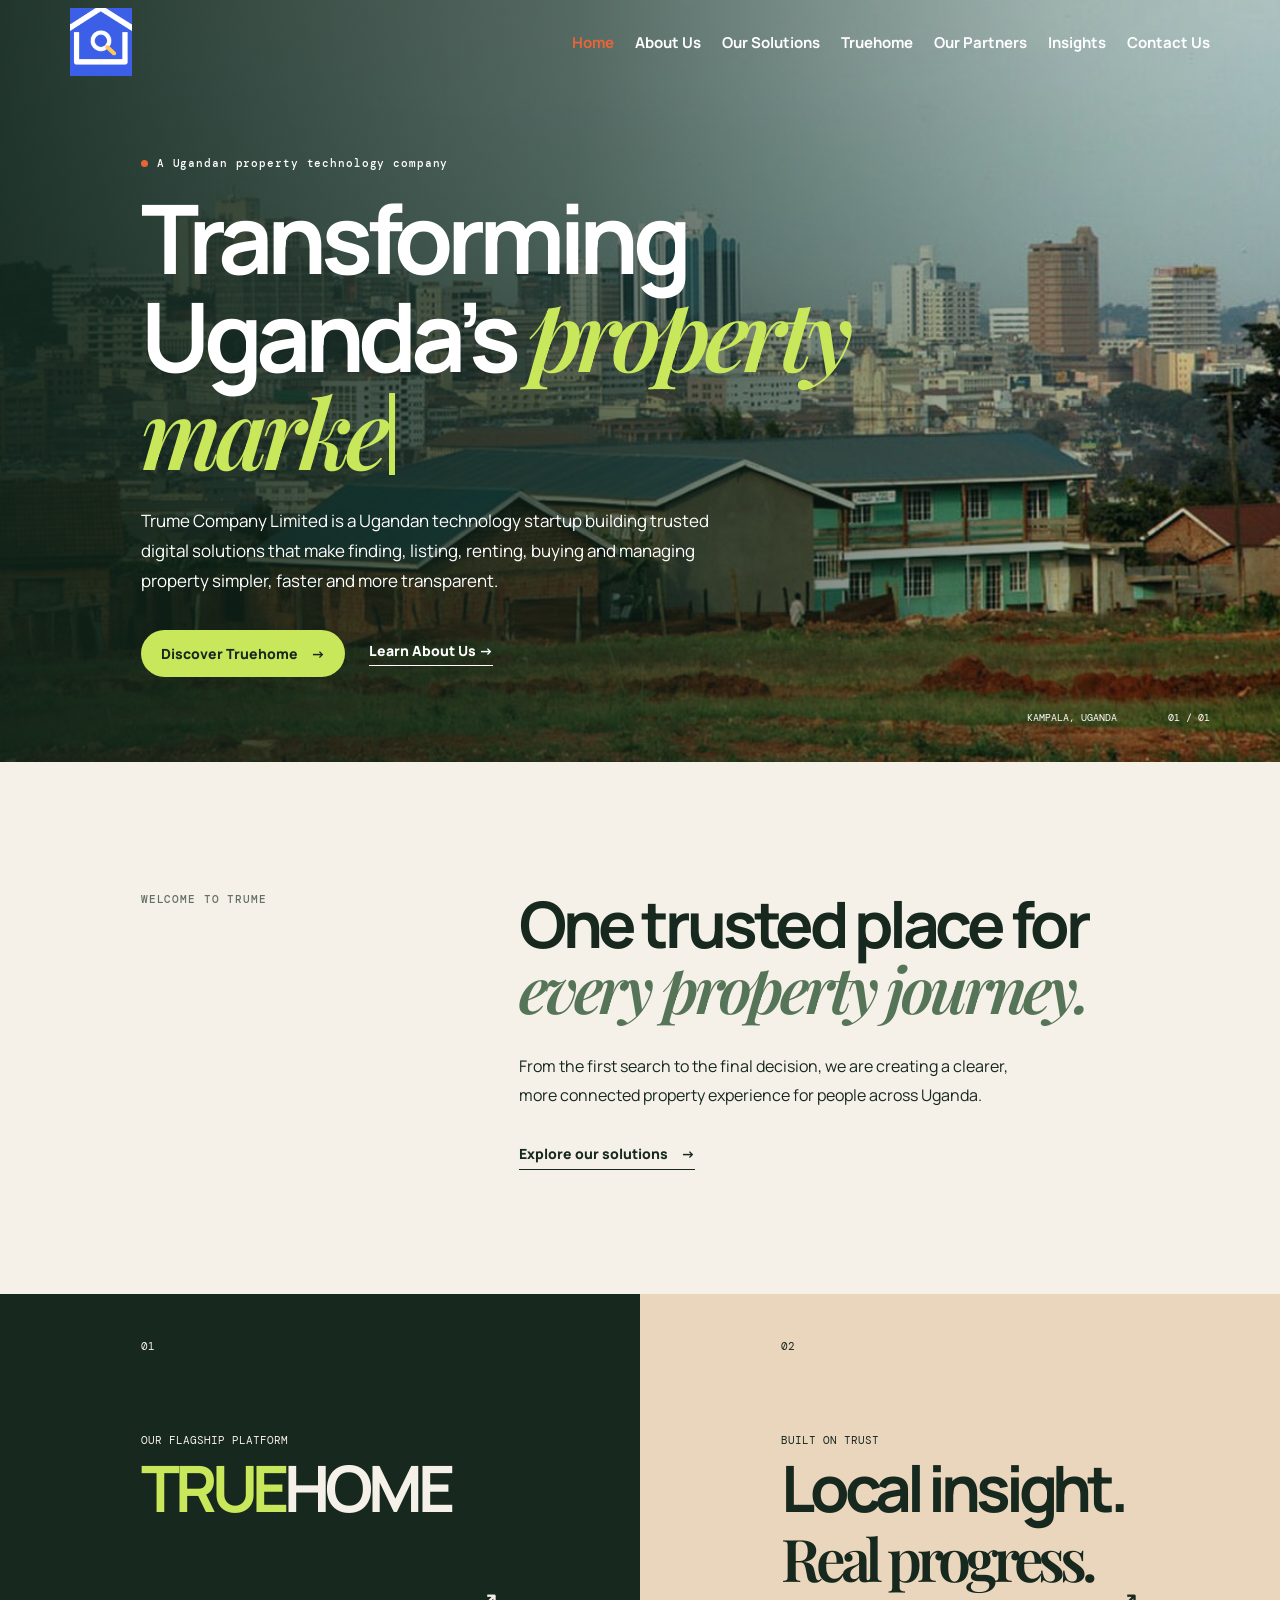
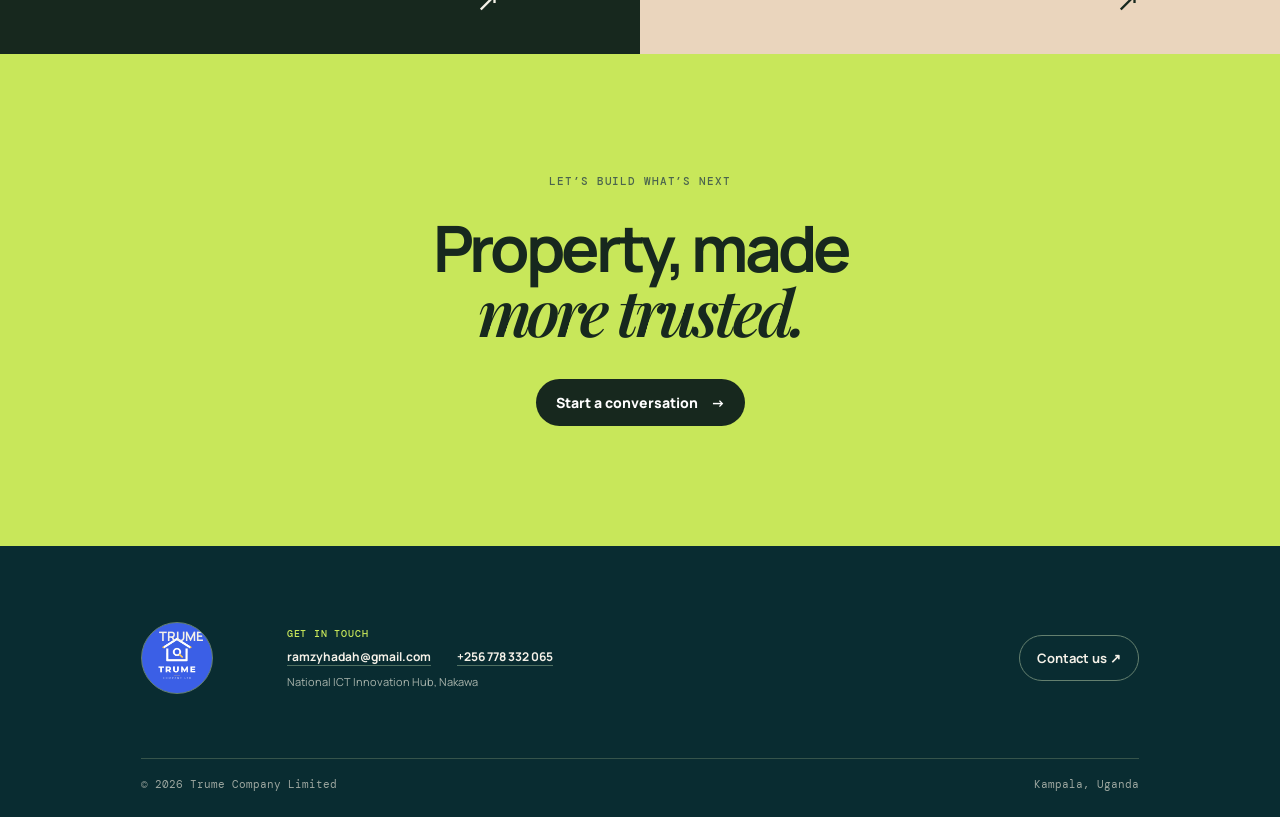
==== index.html @ b347cc89 "Initial website commit" ====
<!doctype html>
<html lang="en">
  <head>
    <meta http-equiv="Content-Type" content="text/html; charset=UTF-8" />
    <meta charset="UTF-8" />
    <meta name="viewport" content="width=device-width, initial-scale=1.0" />
    <meta
      name="description"
      content="Trume Company Limited transforms Uganda's property market through technology."
    />
    <title>Trume | Home</title>
    <link rel="preconnect" href="https://fonts.googleapis.com" />
    <link rel="preconnect" href="https://fonts.gstatic.com" crossorigin />
    <link
      href="https://fonts.googleapis.com/css2?family=DM+Mono:wght@400;500&amp;family=Manrope:wght@400;500;600;700;800&amp;family=Playfair+Display:ital,wght@0,600;0,700;1,600&amp;display=swap"
      rel="stylesheet"
    />
    <link rel="stylesheet" href="styles.css" />
  </head>
  <body class="home-page">
    <header class="site-header">
      <a class="brand" href="index.html"
        ><span>TRU</span>ME<span class="brand-dot">.</span></a
      ><button
        class="menu-toggle"
        aria-label="Open navigation"
        aria-expanded="false"
      >
        <i></i><i></i>
      </button>
      <nav class="nav">
        <a class="active" href="index.html">Home</a
        ><a href="about.html">About Us</a
        ><a href="solutions.html">Our Solutions</a
        ><a href="truehome.html">Truehome</a
        ><a href="partners.html">Our Partners</a
        ><a href="insights.html">Insights</a
        ><a href="contact.html">Contact Us</a>
      </nav>
    </header>
    <main>
      <section class="home-hero">
        <div class="hero-overlay"></div>
        <div class="hero-content">
          <p class="eyebrow light">
            <span></span> A Ugandan property technology company
          </p>
          <h1
            class="typewriter-heading"
            aria-label="Transforming Uganda's property market through technology."
          >
            <span data-type="Transforming Uganda&rsquo;s "></span
            ><em data-type="property market"></em
            ><span data-type=" through technology."></span
            ><span class="typewriter-cursor" aria-hidden="true"></span>
          </h1>
          <p class="intro">
            Trume Company Limited is a Ugandan technology startup building
            trusted digital solutions that make finding, listing, renting,
            buying and managing property simpler, faster and more transparent.
          </p>
          <div class="hero-actions">
            <a class="button button-lime" href="truehome.html"
              >Discover Truehome <span>&rarr;</span></a
            ><a class="text-link light" href="about.html"
              >Learn About Us <span>&rarr;</span></a
            >
          </div>
        </div>
        <p class="hero-location">KAMPALA, UGANDA <span>01 / 01</span></p>
      </section>
      <section class="home-intro">
        <p class="section-label">WELCOME TO TRUME</p>
        <div>
          <h2>One trusted place for <em>every property journey.</em></h2>
          <p>
            From the first search to the final decision, we are creating a
            clearer, more connected property experience for people across
            Uganda.
          </p>
          <a class="arrow-link" href="solutions.html"
            >Explore our solutions <span>&rarr;</span></a
          >
        </div>
      </section>
      <section class="home-cards">
        <a href="truehome.html" class="feature-card dark-card"
          ><span class="card-number">01</span>
          <p>OUR FLAGSHIP PLATFORM</p>
          <h3><b>TRUE</b>HOME</h3>
          <span class="card-arrow">&#8599;</span></a
        ><a href="about.html" class="feature-card sand-card"
          ><span class="card-number">02</span>
          <p>BUILT ON TRUST</p>
          <h3>Local insight.<br /><em>Real progress.</em></h3>
          <span class="card-arrow">&#8599;</span></a
        >
      </section>
      <section class="home-cta">
        <p class="section-label">LET&rsquo;S BUILD WHAT&rsquo;S NEXT</p>
        <h2>Property, made<br /><em>more trusted.</em></h2>
        <a class="button button-dark" href="contact.html"
          >Start a conversation <span>&rarr;</span></a
        >
      </section>
    </main>
    <footer>
      <div class="footer-main">
        <a class="brand" href="index.html"
          ><span>TRU</span>ME<span class="brand-dot">.</span></a
        >
        <div class="footer-contact">
          <span>GET IN TOUCH</span
          ><a href="mailto:ramzyhadah@gmail.com">ramzyhadah@gmail.com</a
          ><a href="tel:+256778332065">+256 778 332 065</a
          ><small>National ICT Innovation Hub, Nakawa</small>
        </div>
        <a href="contact.html">Contact us &#8599;</a>
      </div>
      <div class="footer-bottom">
        <span>&copy; <span id="year"></span> Trume Company Limited</span
        ><span>Kampala, Uganda</span>
      </div>
    </footer>
    <script src="script.js"></script>
  </body>
</html>
---- styles.css ----
:root {
  --ink: #17281e;
  --cream: #f5f1e8;
  --lime: #c8e75a;
  --rust: #e96536;
  --sand: #ead5bd;
  --muted: #657067;
}
* {
  box-sizing: border-box;
}
html {
  scroll-behavior: smooth;
}
body {
  margin: 0;
  background: var(--cream);
  color: var(--ink);
  font-family: Manrope, Arial, sans-serif;
}
a {
  color: inherit;
  text-decoration: none;
}
.site-header {
  height: 84px;
  padding: 0 5.5vw;
  display: flex;
  align-items: center;
  justify-content: space-between;
  position: relative;
  background: var(--cream);
  z-index: 10;
}
.home-page .site-header {
  position: absolute;
  width: 100%;
  background: transparent;
  color: white;
}
.brand {
  display: block;
  width: 56px;
  height: 56px;
  overflow: hidden;
  background: url("assets/Trume%20Company%20Ltd%20%E2%80%94%20Logo@2x.png")
    center / contain no-repeat;
  color: transparent;
  font-size: 0;
  line-height: 0;
}
.brand span:first-child {
  letter-spacing: 0;
}
.brand-dot {
  color: transparent;
}
.site-header .brand {
  position: relative;
  width: 62px;
  height: 68px;
  overflow: visible;
  background: url("assets/Trume%20Company%20Ltd%20%E2%80%94%20Logo@2x.png")
    50% 37% / 176px no-repeat;
  color: transparent;
  font-size: 0;
  line-height: 0;
}
.site-header .brand span:first-child {
  letter-spacing: 0;
}
.site-header .brand .brand-dot {
  color: transparent;
}
.nav {
  display: flex;
  align-items: center;
  gap: 21px;
  font-size: 12px;
  font-weight: 700;
}
.nav a {
  white-space: nowrap;
}
.nav small {
  display: block;
  font:
    9px "DM Mono",
    monospace;
  color: var(--rust);
  margin-top: 2px;
}
.nav a:hover,
.nav .active {
  color: var(--rust);
}
.menu-toggle {
  display: none;
}
.eyebrow,
.section-label {
  font:
    500 11px "DM Mono",
    monospace;
  letter-spacing: 0.08em;
}
.eyebrow {
  display: flex;
  gap: 9px;
  align-items: center;
}
.eyebrow span {
  background: var(--rust);
  width: 7px;
  height: 7px;
  border-radius: 50%;
}
.light {
  color: white;
}
.home-hero {
  min-height: 760px;
  color: white;
  background: url("assets/kampala-skyline.jpg") center/cover no-repeat;
  position: relative;
  display: flex;
  align-items: center;
  padding: 145px 11vw 85px;
}
.hero-overlay {
  position: absolute;
  inset: 0;
  background: linear-gradient(
    90deg,
    rgba(15, 35, 25, 0.91),
    rgba(15, 35, 25, 0.68) 45%,
    rgba(15, 35, 25, 0.18)
  );
}
.hero-content {
  position: relative;
  z-index: 1;
  max-width: 815px;
}
.home-hero h1,
.page-hero h1,
h2 {
  letter-spacing: -0.065em;
  line-height: 0.99;
  margin: 0;
}
.home-hero h1 {
  font-size: clamp(52px, 7.5vw, 106px);
  margin: 20px 0 25px;
}
.typewriter-cursor {
  display: inline-block;
  width: 0.06em;
  height: 0.85em;
  margin-left: 0.06em;
  background: var(--lime);
  vertical-align: -0.05em;
  animation: cursor-blink 0.75s step-end infinite;
}
@keyframes cursor-blink {
  50% {
    opacity: 0;
  }
}
.home-hero h1 em,
h2 em {
  font-family: "Playfair Display", serif;
  font-weight: 600;
  color: var(--lime);
}
.intro {
  font-size: 15px;
  line-height: 1.75;
  max-width: 590px;
  margin: 0;
}
.hero-actions {
  display: flex;
  gap: 24px;
  align-items: center;
  margin-top: 35px;
}
.button {
  padding: 14px 20px;
  border-radius: 99px;
  display: inline-block;
  font-size: 13px;
  font-weight: 800;
}
.button span {
  margin-left: 10px;
}
.button-lime {
  background: var(--lime);
  color: var(--ink);
}
.button-dark {
  background: var(--ink);
  color: white;
}
.text-link {
  font-size: 13px;
  font-weight: 800;
  border-bottom: 1px solid currentColor;
  padding-bottom: 5px;
}
.hero-location {
  position: absolute;
  bottom: 28px;
  right: 5.5vw;
  z-index: 1;
  font:
    10px "DM Mono",
    monospace;
}
.hero-location span {
  margin-left: 45px;
}
.home-intro {
  padding: 130px 11vw;
  display: grid;
  grid-template-columns: 0.72fr 1.45fr;
  gap: 70px;
}
.section-label {
  color: var(--muted);
  margin: 0;
}
.home-intro h2,
.home-cta h2 {
  font-size: clamp(38px, 5vw, 72px);
  max-width: 800px;
}
.home-intro h2 em {
  color: #567458;
}
.home-intro div > p {
  max-width: 510px;
  line-height: 1.8;
  font-size: 15px;
  margin: 31px 0;
}
.arrow-link {
  font-size: 13px;
  font-weight: 800;
  border-bottom: 1px solid;
  padding-bottom: 6px;
}
.arrow-link span {
  margin-left: 10px;
}
.home-cards {
  display: grid;
  grid-template-columns: 1fr 1fr;
}
.feature-card {
  min-height: 360px;
  padding: 45px 11vw;
  position: relative;
}
.feature-card p,
.card-number {
  font:
    11px "DM Mono",
    monospace;
}
.card-number {
  display: block;
  margin-bottom: 80px;
}
.feature-card h3 {
  font-size: clamp(42px, 5vw, 73px);
  letter-spacing: -0.08em;
  line-height: 0.95;
  margin: 0;
}
.feature-card h3 em {
  font:
    600 0.92em "Playfair Display",
    serif;
}
.card-arrow {
  position: absolute;
  bottom: 35px;
  right: 11vw;
  font-size: 28px;
}
.dark-card {
  background: var(--ink);
  color: var(--cream);
}
.dark-card h3 b {
  color: var(--lime);
}
.sand-card {
  background: var(--sand);
}
.home-cta {
  text-align: center;
  background: var(--lime);
  padding: 120px 7vw;
}
.home-cta .section-label {
  color: #4c654e;
  margin-bottom: 28px;
}
.home-cta h2 {
  margin: 0 auto 35px;
}
.home-cta h2 em {
  color: var(--ink);
}
footer {
  background: var(--ink);
  color: var(--cream);
  padding: 50px 11vw 24px;
}
.footer-main {
  display: flex;
  justify-content: space-between;
  align-items: center;
  font-size: 12px;
}
.footer-main p {
  color: #aab5ad;
}
.footer-main > a {
  font-weight: 700;
  border-bottom: 1px solid #6f7b72;
  padding-bottom: 5px;
}
.footer-bottom {
  border-top: 1px solid #445346;
  margin-top: 48px;
  padding-top: 20px;
  display: flex;
  justify-content: space-between;
  color: #9ca69f;
  font:
    10px "DM Mono",
    monospace;
}
.page-hero {
  padding: 115px 11vw 85px;
  background: #dce7d6;
  min-height: 345px;
  display: flex;
  align-items: end;
}
.page-hero .eyebrow {
  margin-bottom: 20px;
}
.page-hero h1 {
  font-size: clamp(48px, 6.5vw, 90px);
  max-width: 850px;
}
.page-hero h1 em {
  color: #567458;
}
.about-page .page-hero,
.solutions-page .page-hero,
.truehome-page .page-hero,
.partners-page .page-hero,
.insights-page .page-hero,
.contact-page .page-hero {
  position: relative;
  overflow: hidden;
  color: white;
  background-color: var(--ink);
  background-position: center;
  background-size: cover;
}
.about-page .page-hero {
  background-image:
    linear-gradient(90deg, rgba(10, 38, 59, 0.9), rgba(10, 38, 59, 0.48)),
    url("assets/buildings/apartment-facade.jpg");
}
.solutions-page .page-hero {
  background-image:
    linear-gradient(90deg, rgba(10, 38, 59, 0.9), rgba(10, 38, 59, 0.48)),
    url("assets/buildings/apartment-balconies.jpg");
}
.truehome-page .page-hero {
  background-image:
    linear-gradient(90deg, rgba(10, 38, 59, 0.9), rgba(10, 38, 59, 0.48)),
    url("assets/buildings/apartment-greenery.jpg");
}
.partners-page .page-hero {
  background-image:
    linear-gradient(90deg, rgba(10, 38, 59, 0.9), rgba(10, 38, 59, 0.48)),
    url("assets/buildings/apartment-entrance.jpg");
}
.insights-page .page-hero {
  background-image:
    linear-gradient(90deg, rgba(10, 38, 59, 0.9), rgba(10, 38, 59, 0.48)),
    url("assets/buildings/modern-house.jpg");
}
.contact-page .page-hero {
  background-image:
    linear-gradient(90deg, rgba(10, 38, 59, 0.9), rgba(10, 38, 59, 0.48)),
    url("assets/kampala-skyline.jpg");
}
.about-page .page-hero h1 em,
.solutions-page .page-hero h1 em,
.truehome-page .page-hero h1 em,
.partners-page .page-hero h1 em,
.insights-page .page-hero h1 em,
.contact-page .page-hero h1 em {
  color: var(--lime);
}
.content {
  padding: 100px 11vw;
  max-width: 1300px;
}
.content h2 {
  font-size: clamp(34px, 4vw, 58px);
  max-width: 760px;
}
.content > p {
  font-size: 16px;
  line-height: 1.85;
  max-width: 700px;
  margin: 25px 0;
}
.two-column {
  display: grid;
  grid-template-columns: 1fr 1fr;
  gap: 80px;
}
.values-grid,
.serve-grid {
  display: grid;
  grid-template-columns: repeat(2, 1fr);
  gap: 1px;
  background: #c4ccc2;
  margin-top: 65px;
}
.values-grid article,
.serve-grid article {
  background: var(--cream);
  padding: 32px;
  min-height: 190px;
}
.values-grid b,
.serve-grid b {
  font:
    11px "DM Mono",
    monospace;
  color: var(--rust);
}
.values-grid h3,
.serve-grid h3 {
  font-size: 22px;
  letter-spacing: -0.04em;
  margin: 38px 0 8px;
}
.values-grid p,
.serve-grid p {
  font-size: 13px;
  line-height: 1.65;
  margin: 0;
  color: var(--muted);
}
.story-section {
  padding-top: 0;
}
.story-section h2 em {
  color: #567458;
}
.purpose-section {
  background: var(--sand);
}
.purpose-grid {
  display: grid;
  grid-template-columns: 1fr 1fr;
  gap: 0;
}
.purpose-grid article {
  padding: 20px 54px 20px 0;
}
.purpose-grid article + article {
  border-left: 1px solid #b99c7d;
  padding-left: 54px;
  padding-right: 0;
}
.purpose-grid h2 {
  font-size: clamp(31px, 3.4vw, 52px);
  margin-top: 34px;
}
.purpose-grid article:last-child h2 {
  font-family: "Playfair Display", serif;
  font-weight: 600;
}
.why-section {
  background: var(--ink);
  color: var(--cream);
}
.why-section .section-label {
  color: var(--lime);
}
.why-section .content {
  max-width: none;
}
.why-section .content > div:last-child p {
  font-size: 16px;
  line-height: 1.85;
  max-width: 590px;
  margin: 30px 0 0;
}
.direction-section {
  padding-bottom: 125px;
}
.direction-list {
  list-style: none;
  padding: 0;
  margin: 60px 0 0;
  border-top: 1px solid #c6c9c2;
}
.direction-list li {
  display: grid;
  grid-template-columns: 70px 1fr;
  gap: 20px;
  padding: 25px 0;
  border-bottom: 1px solid #c6c9c2;
}
.direction-list b {
  font:
    11px "DM Mono",
    monospace;
  color: var(--rust);
}
.direction-list h3 {
  margin: 0 0 7px;
  font-size: 21px;
}
.direction-list p {
  margin: 0;
  color: var(--muted);
  font-size: 13px;
  line-height: 1.65;
}
.future-section {
  background: #dce7d6;
}
.future-section .content {
  max-width: none;
}
.future-section .content > div:last-child p {
  font-size: 16px;
  line-height: 1.85;
  max-width: 590px;
  margin: 30px 0 0;
}
.future-section .future-note {
  color: #557058;
  font:
    500 12px "DM Mono",
    monospace;
  border-top: 1px solid #9aaf9c;
  padding-top: 18px;
}
.founders-section {
  background: #093f67;
  color: white;
}
.founders-section .section-label {
  color: #69ded7;
}
.founders-section h2 {
  max-width: 730px;
}
.founders-intro {
  max-width: 540px;
  margin: 22px 0 52px;
  font-size: 15px;
  line-height: 1.75;
  color: #d4e9ee;
}
.founder-grid {
  display: grid;
  grid-template-columns: repeat(3, 1fr);
  gap: 20px;
}
.founder-card {
  background: #f5f1e8;
  color: var(--ink);
  display: flex;
  flex-direction: column;
}
.founder-photo {
  height: 225px;
  display: grid;
  place-items: center;
  align-content: center;
  gap: 9px;
  color: white;
  background: linear-gradient(135deg, #1f7fa2, #35b8ae);
}
.founder-rs {
  background: linear-gradient(135deg, #0c5278, #2f9e9c);
}
.founder-am {
  background: linear-gradient(135deg, #245881, #2fc1bb);
}
.founder-photo span {
  font:
    600 62px "Playfair Display",
    serif;
  letter-spacing: -0.08em;
}
.founder-photo small {
  font:
    10px "DM Mono",
    monospace;
  letter-spacing: 0.08em;
}
.founder-content {
  padding: 25px;
  display: flex;
  flex: 1;
  flex-direction: column;
}
.founder-role {
  color: #177b85;
  font:
    10px "DM Mono",
    monospace;
  letter-spacing: 0.05em;
  margin: 0 0 18px;
}
.founder-content h3 {
  font-size: 28px;
  letter-spacing: -0.05em;
  margin: 0;
}
.founder-focus {
  color: #4c676a;
  font-size: 13px;
  font-weight: 700;
  margin: 6px 0 20px;
}
.founder-content ul {
  margin: 0;
  padding-left: 18px;
  color: #4f5e57;
  font-size: 12px;
  line-height: 1.55;
}
.founder-content li + li {
  margin-top: 7px;
}
.founder-bio {
  color: #4f5e57;
  font-size: 12px;
  line-height: 1.6;
}
.founder-bio p {
  margin: 0 0 11px;
}
.founder-contact {
  margin-top: auto;
  padding-top: 24px;
  display: grid;
  gap: 7px;
}
.founder-contact a {
  font-size: 12px;
  font-weight: 700;
  overflow-wrap: anywhere;
}
.founder-contact a:last-child {
  color: #177b85;
}
main:has(.founders-section) {
  display: flex;
  flex-direction: column;
}
main:has(.founders-section) .founders-section {
  order: 99;
}
.founder-grid {
  align-items: stretch;
}
.founder-card {
  min-width: 0;
}
.founder-photo {
  width: 100%;
  height: 270px;
  display: block;
  object-fit: cover;
  object-position: center;
}
.collapsible-bio {
  display: -webkit-box;
  overflow: hidden;
  -webkit-box-orient: vertical;
  -webkit-line-clamp: 4;
}
.founder-card.expanded .collapsible-bio {
  display: block;
}
.founder-more {
  align-self: flex-start;
  border: 0;
  border-bottom: 1px solid currentColor;
  background: transparent;
  color: #177b85;
  cursor: pointer;
  font:
    700 12px Manrope,
    sans-serif;
  margin: 8px 0 0;
  padding: 0 0 4px;
}
.founder-more span {
  margin-left: 4px;
}
.founder-card.expanded .founder-more span {
  display: inline-block;
  transform: rotate(180deg);
}
.founders-section .content {
  width: 100%;
  max-width: none;
  padding: 100px 11vw;
}
.about-summary {
  background: var(--cream);
}
.about-summary .purpose-grid {
  background: var(--sand);
  max-width: none;
  padding: 85px 11vw;
}
.about-summary .about-values {
  padding-top: 95px;
  padding-bottom: 95px;
}
.about-direction {
  padding-top: 90px;
  padding-bottom: 115px;
  background: #dce7d6;
  max-width: none;
  padding-left: 11vw;
  padding-right: 11vw;
}
.about-direction > div:last-child > p {
  font-size: 16px;
  line-height: 1.8;
  margin: 0;
}
.founder-grid {
  grid-template-columns: repeat(3, minmax(0, 1fr));
  gap: 32px;
  width: 100%;
}
.truehome-download {
  padding: 95px 11vw;
  background: #dce7d6;
  display: grid;
  grid-template-columns: 0.7fr 1.3fr;
  gap: 90px;
  align-items: center;
}
.download-icon {
  width: 220px;
  height: 220px;
  border-radius: 50%;
  display: block;
  object-fit: cover;
}
.download-copy h2 {
  font-size: clamp(36px, 4.5vw, 64px);
  max-width: 680px;
}
.download-copy h2 em {
  color: #567458;
}
.download-copy > p:not(.section-label) {
  max-width: 490px;
  margin: 25px 0;
  font-size: 15px;
  line-height: 1.8;
}
.download-links {
  display: flex;
  flex-wrap: wrap;
  gap: 10px;
}
.download-links a {
  background: var(--ink);
  color: white;
  border-radius: 99px;
  padding: 13px 16px;
  font-size: 12px;
  font-weight: 800;
}
.download-links a:last-child {
  background: transparent;
  border: 1px solid var(--ink);
  color: var(--ink);
}
.download-links span {
  margin-left: 7px;
  color: var(--lime);
}
.download-links a:last-child span {
  color: var(--rust);
}
.partner-hero-button {
  margin-top: 30px;
}
.partner-areas {
  background: var(--ink);
  color: var(--cream);
}
.partner-areas .section-label {
  color: var(--lime);
}
.partner-areas .content {
  max-width: none;
}
.partner-areas h2 {
  max-width: 790px;
}
.partner-intro {
  max-width: 630px;
  font-size: 15px;
  line-height: 1.8;
  margin: 25px 0 55px;
  color: #c9d4ca;
}
.partner-grid {
  display: grid;
  grid-template-columns: repeat(3, 1fr);
  border-top: 1px solid #506454;
}
.partner-grid article {
  min-height: 205px;
  padding: 25px 28px 18px 0;
  border-right: 1px solid #506454;
  border-bottom: 1px solid #506454;
}
.partner-grid article:nth-child(3n + 2),
.partner-grid article:nth-child(3n) {
  padding-left: 28px;
}
.partner-grid article:nth-child(3n) {
  border-right: 0;
}
.partner-grid b {
  color: var(--lime);
  font:
    11px "DM Mono",
    monospace;
}
.partner-grid h3 {
  font-size: 20px;
  line-height: 1.1;
  letter-spacing: -0.04em;
  margin: 32px 0 9px;
}
.partner-grid p {
  margin: 0;
  color: #b5c1b7;
  font-size: 12px;
  line-height: 1.6;
}
.partnership-benefits {
  padding-bottom: 105px;
}
.partnership-benefits > div:last-child > p {
  font-size: 16px;
  line-height: 1.8;
  margin: 0 0 25px;
}
.partner-benefit-list {
  list-style: none;
  margin: 0;
  padding: 0;
  border-top: 1px solid #c6c9c2;
}
.partner-benefit-list li {
  font-size: 13px;
  line-height: 1.6;
  padding: 14px 0 14px 20px;
  border-bottom: 1px solid #c6c9c2;
  position: relative;
}
.partner-benefit-list li::before {
  content: "→";
  position: absolute;
  left: 0;
  color: var(--rust);
}
.enquiry-section {
  background: #dce7d6;
}
.enquiry-section .content {
  max-width: none;
}
.partner-form {
  display: grid;
  grid-template-columns: 1fr 1fr;
  gap: 18px;
}
.partner-form label {
  display: grid;
  gap: 8px;
  font:
    500 11px "DM Mono",
    monospace;
  color: #4a6250;
}
.partner-form input,
.partner-form select,
.partner-form textarea {
  width: 100%;
  border: 1px solid #9aaf9c;
  background: #f5f1e8;
  color: var(--ink);
  font:
    14px Manrope,
    sans-serif;
  padding: 12px;
  border-radius: 0;
}
.partner-form textarea {
  resize: vertical;
}
.form-full {
  grid-column: 1 / -1;
}
.partner-form .button {
  border: 0;
  cursor: pointer;
  justify-self: start;
}
.insights-intro {
  padding-bottom: 45px;
}
.insights-intro > p:not(.section-label) {
  max-width: 600px;
}
.articles-section {
  padding-top: 20px;
  padding-bottom: 125px;
}
.article-grid {
  display: grid;
  grid-template-columns: repeat(2, 1fr);
  gap: 50px 32px;
}
.article-card {
  border-top: 1px solid #c6c9c2;
  padding-top: 17px;
}
.article-image {
  display: block;
  height: 270px;
  overflow: hidden;
  background: #dce7d6;
}
.article-image img {
  width: 100%;
  height: 100%;
  object-fit: cover;
  transition: transform 0.35s ease;
}
.article-image:hover img {
  transform: scale(1.04);
}
.image-icon {
  display: grid;
  place-items: center;
  background: #dce7d6;
}
.image-icon img {
  width: 165px;
  height: 165px;
  object-fit: cover;
  border-radius: 50%;
}
.article-meta {
  margin: 20px 0 12px;
  color: var(--rust);
  font:
    10px "DM Mono",
    monospace;
  letter-spacing: 0.05em;
}
.article-card h2 {
  font-size: clamp(27px, 3vw, 42px);
  max-width: 620px;
}
.article-card > p:not(.article-meta) {
  font-size: 13px;
  line-height: 1.65;
  max-width: 510px;
  margin: 15px 0 20px;
  color: var(--muted);
}
.article-page .page-hero {
  background: var(--ink);
  color: var(--cream);
}
.article-page .page-hero h1 em {
  color: var(--lime);
}
.article-content {
  max-width: 850px;
  margin: 0 auto;
  padding: 80px 0 120px;
}
.article-content .article-feature {
  width: 100%;
  height: 390px;
  object-fit: cover;
  margin-bottom: 48px;
}
.article-content .article-feature.icon-feature {
  object-fit: contain;
  background: #dce7d6;
  padding: 55px;
}
.contact-intro {
  padding-bottom: 30px;
}
.contact-intro > p:not(.section-label) {
  max-width: 590px;
}
.contact-layout {
  display: grid;
  grid-template-columns: 0.8fr 1.2fr;
  gap: 90px;
  padding-top: 30px;
  padding-bottom: 90px;
}
.contact-details {
  border-top: 1px solid #c6c9c2;
}
.contact-details > div {
  border-bottom: 1px solid #c6c9c2;
  padding: 20px 0;
}
.contact-detail-label {
  margin: 0 0 10px;
  color: var(--rust);
  font:
    10px "DM Mono",
    monospace;
  letter-spacing: 0.06em;
}
.contact-details address,
.contact-details p:not(.contact-detail-label) {
  font-size: 13px;
  font-style: normal;
  line-height: 1.7;
  margin: 0;
}
.contact-details p + p {
  margin-top: 13px;
}
.contact-details a {
  font-size: 13px;
  font-weight: 700;
  border-bottom: 1px solid #809083;
}
.social-pending {
  color: var(--muted);
  font-size: 11px !important;
}
.social-links {
  display: flex;
  flex-wrap: wrap;
  gap: 10px;
  margin-top: 14px;
}
.social-links a {
  border: 1px solid #809083;
  padding: 7px 10px;
  font-size: 11px;
}
.contact-form {
  background: #dce7d6;
  padding: 42px;
  display: grid;
  grid-template-columns: 1fr 1fr;
  gap: 18px;
  align-content: start;
}
.contact-form .section-label,
.contact-form label:nth-of-type(5),
.contact-form button,
.contact-form small {
  grid-column: 1 / -1;
}
.contact-form label {
  display: grid;
  gap: 8px;
  color: #4a6250;
  font:
    500 11px "DM Mono",
    monospace;
}
.contact-form input,
.contact-form textarea {
  width: 100%;
  border: 1px solid #9aaf9c;
  background: var(--cream);
  color: var(--ink);
  font:
    14px Manrope,
    sans-serif;
  padding: 12px;
  border-radius: 0;
}
.contact-form textarea {
  resize: vertical;
}
.contact-form .button {
  border: 0;
  cursor: pointer;
  justify-self: start;
}
.contact-form small {
  color: var(--muted);
  font:
    10px "DM Mono",
    monospace;
  line-height: 1.5;
}
.map-section {
  padding-top: 0;
  padding-bottom: 100px;
}
.map-section .section-label {
  margin-bottom: 18px;
}
.map-frame {
  height: 390px;
  background: #dce7d6;
}
.map-frame iframe {
  width: 100%;
  height: 100%;
  border: 0;
  filter: grayscale(0.2) contrast(0.95);
}
.article-body {
  max-width: 700px;
}
.article-body p {
  font-size: 16px;
  line-height: 1.9;
  margin: 0 0 24px;
}
.article-body h2 {
  font-size: 34px;
  margin: 48px 0 18px;
}
.article-back {
  margin-top: 50px;
}
.solution-band .button {
  margin-top: 22px;
}
.how-section {
  background: var(--ink);
  color: var(--cream);
}
.how-section .section-label {
  color: var(--lime);
}
.how-section .content {
  max-width: none;
}
.process-grid {
  display: grid;
  grid-template-columns: repeat(3, 1fr);
  margin-top: 60px;
  border-top: 1px solid #506454;
}
.process-grid article {
  padding: 28px 28px 0 0;
  min-height: 190px;
  border-right: 1px solid #506454;
}
.process-grid article + article {
  padding-left: 28px;
}
.process-grid article:last-child {
  border-right: 0;
}
.process-grid b {
  color: var(--lime);
  font:
    11px "DM Mono",
    monospace;
}
.process-grid h3 {
  font-size: 23px;
  margin: 38px 0 8px;
  letter-spacing: -0.04em;
}
.process-grid p {
  color: #b5c1b7;
  font-size: 13px;
  line-height: 1.65;
  margin: 0;
}
.start-section {
  background: var(--sand);
}
.start-section .content {
  max-width: none;
}
.start-list {
  margin: 0 0 28px;
  padding: 0;
  list-style-position: inside;
}
.start-list li {
  border-bottom: 1px solid #b99c7d;
  padding: 14px 0;
  font-size: 14px;
  line-height: 1.55;
}
.start-section .button span {
  color: var(--lime);
}
.solution-band {
  padding: 85px 11vw;
  background: var(--ink);
  color: var(--cream);
}
.truehome-page .solution-band {
  background-image:
    linear-gradient(90deg, rgba(10, 38, 59, 0.92), rgba(10, 38, 59, 0.5)),
    url("assets/buildings/modern-house.jpg");
  background-position: center;
  background-size: cover;
}
.solution-band h2 {
  font-size: clamp(38px, 5vw, 70px);
  max-width: 750px;
}
.solution-band h2 em {
  color: var(--lime);
}
.solution-band p {
  max-width: 520px;
  line-height: 1.8;
  font-size: 15px;
}
.truehome-lockup {
  font-size: clamp(55px, 8vw, 115px);
  font-weight: 800;
  letter-spacing: -0.1em;
}
.truehome-lockup b {
  color: var(--lime);
}
.detail-list {
  margin: 65px 0 0;
  padding: 0;
  list-style: none;
  border-top: 1px solid #c6c9c2;
}
.detail-list li {
  display: grid;
  grid-template-columns: 70px 1fr;
  gap: 20px;
  padding: 24px 0;
  border-bottom: 1px solid #c6c9c2;
}
.detail-list b {
  font:
    11px "DM Mono",
    monospace;
  color: var(--rust);
}
.detail-list h3 {
  font-size: 20px;
  margin: 0 0 7px;
}
.detail-list p {
  margin: 0;
  font-size: 13px;
  line-height: 1.65;
  color: var(--muted);
}
.contact-panel {
  background: var(--lime);
  padding: 65px;
  display: grid;
  grid-template-columns: 1fr 1fr;
  gap: 40px;
  margin-top: 55px;
}
.contact-panel h2 {
  font-size: clamp(32px, 4vw, 54px);
}
.contact-panel p {
  line-height: 1.7;
}
.contact-panel a {
  font-weight: 800;
  border-bottom: 1px solid;
  padding-bottom: 5px;
}
.placeholder {
  padding: 45px;
  background: #e8d7c2;
  margin-top: 50px;
  max-width: 760px;
}
.placeholder p {
  margin: 0;
  line-height: 1.75;
}
@media (max-width: 760px) {
  .site-header {
    height: 70px;
    padding: 0 7vw;
  }
  .nav {
    display: none;
    position: absolute;
    top: 70px;
    left: 0;
    right: 0;
    padding: 24px 7vw;
    background: var(--cream);
    color: var(--ink);
    flex-direction: column;
    align-items: flex-start;
  }
  .nav.open {
    display: flex;
  }
  .menu-toggle {
    display: grid;
    gap: 5px;
    background: none;
    border: 0;
    color: inherit;
  }
  .menu-toggle i {
    display: block;
    width: 24px;
    height: 1px;
    background: currentColor;
  }
  .home-hero {
    min-height: 690px;
    padding: 130px 7vw 70px;
    background-position: 58% center;
  }
  .home-hero h1 {
    font-size: 52px;
  }
  .home-intro {
    padding: 75px 7vw;
    display: block;
  }
  .home-intro > p {
    margin-bottom: 35px;
  }
  .home-cards {
    display: block;
  }
  .feature-card {
    min-height: 285px;
    padding: 36px 7vw;
  }
  .card-number {
    margin-bottom: 58px;
  }
  .card-arrow {
    right: 7vw;
  }
  .home-cta {
    padding: 85px 7vw;
  }
  .footer-main {
    display: block;
  }
  .footer-main > * {
    margin: 0 0 25px;
  }
  .footer-bottom {
    gap: 15px;
    flex-wrap: wrap;
  }
  .page-hero {
    padding: 100px 7vw 60px;
    min-height: 285px;
  }
  .content {
    padding: 70px 7vw;
  }
  .two-column {
    display: block;
  }
  .two-column > * + * {
    margin-top: 35px;
  }
  .values-grid,
  .serve-grid {
    grid-template-columns: 1fr;
    margin-top: 45px;
  }
  .purpose-grid {
    display: block;
  }
  .truehome-download {
    display: block;
    padding: 70px 7vw;
  }
  .process-grid {
    grid-template-columns: 1fr;
    margin-top: 40px;
  }
  .partner-grid {
    grid-template-columns: 1fr;
  }
  .article-grid {
    grid-template-columns: 1fr;
    gap: 42px;
  }
  .founder-grid {
    grid-template-columns: 1fr;
    gap: 24px;
  }
  .founder-photo {
    height: 260px;
  }
  .contact-layout {
    display: block;
    padding-top: 20px;
    padding-bottom: 70px;
  }
  .contact-form {
    margin-top: 45px;
    padding: 28px;
    grid-template-columns: 1fr;
  }
  .contact-form .section-label,
  .contact-form label:nth-of-type(5),
  .contact-form button,
  .contact-form small {
    grid-column: auto;
  }
  .map-section {
    padding-bottom: 70px;
  }
  .map-frame {
    height: 300px;
  }
  .article-image {
    height: 230px;
  }
  .articles-section {
    padding-bottom: 75px;
  }
  .article-content {
    padding: 50px 7vw 75px;
  }
  .article-content .article-feature {
    height: 240px;
    margin-bottom: 32px;
  }
  .article-content .article-feature.icon-feature {
    padding: 35px;
  }
  .partner-grid article,
  .partner-grid article:nth-child(3n + 2),
  .partner-grid article:nth-child(3n) {
    min-height: auto;
    padding: 23px 0;
    border-right: 0;
  }
  .partner-grid h3 {
    margin-top: 25px;
  }
  .partnership-benefits {
    padding-bottom: 75px;
  }
  .partner-form {
    grid-template-columns: 1fr;
  }
  .form-full {
    grid-column: auto;
  }
  .process-grid article,
  .process-grid article + article {
    padding: 23px 0;
    border-right: 0;
    border-bottom: 1px solid #506454;
    min-height: auto;
  }
  .process-grid h3 {
    margin-top: 25px;
  }
  .download-icon {
    width: 160px;
    height: 160px;
    margin-bottom: 45px;
    transform: scale(0.9);
    transform-origin: left top;
    margin-bottom: 10px;
  }
  .purpose-grid article {
    padding: 30px 0;
  }
  .purpose-grid article + article {
    border-left: 0;
    border-top: 1px solid #b99c7d;
    padding-left: 0;
  }
  .purpose-grid h2 {
    margin-top: 24px;
  }
  .direction-list {
    margin-top: 42px;
  }
  .contact-panel {
    padding: 35px;
    display: block;
  }
  .contact-panel > * + * {
    margin-top: 30px;
  }
}
.nav {
  font-size: 14px;
}

/* Shared site footer */
footer {
  position: relative;
  overflow: hidden;
  padding: 76px 11vw 26px;
  background: #092c31;
}
footer::before {
  content: none;
  position: absolute;
  top: 28px;
  right: -18px;
  color: rgba(200, 231, 90, 0.08);
  font:
    800 clamp(34px, 5vw, 76px) Manrope,
    sans-serif;
  letter-spacing: -0.07em;
  white-space: nowrap;
  pointer-events: none;
}
.footer-main {
  position: relative;
  z-index: 1;
  display: grid;
  grid-template-columns: 82px minmax(300px, 1fr) auto;
  align-items: center;
  gap: clamp(32px, 5vw, 72px);
}
.footer-main .brand {
  width: 72px;
  height: 72px;
  letter-spacing: 0;
}
.footer-main .brand::after {
  display: none;
}
.footer-contact {
  display: grid;
  grid-template-columns: repeat(2, max-content);
  column-gap: 26px;
  row-gap: 8px;
  color: #aab5ad;
  font-size: 12px;
}
.footer-contact > span {
  grid-column: 1 / -1;
  color: var(--lime);
  font:
    500 10px "DM Mono",
    monospace;
  letter-spacing: 0.08em;
}
.footer-contact a {
  color: var(--cream);
  font-weight: 700;
  width: max-content;
  max-width: 100%;
  border-bottom: 1px solid #507062;
}
.footer-contact small {
  grid-column: 1 / -1;
  font:
    11px/1.5 Manrope,
    sans-serif;
}
.footer-main > a {
  border: 1px solid #64806f;
  border-radius: 999px;
  padding: 13px 17px;
  color: var(--cream);
  font-size: 12px;
  transition:
    background 0.2s ease,
    color 0.2s ease;
}
.footer-main > a:hover {
  background: var(--lime);
  color: var(--ink);
}
.footer-bottom {
  position: relative;
  z-index: 1;
  margin-top: 64px;
  padding-top: 18px;
  border-top-color: #36544b;
}
@media (max-width: 760px) {
  footer {
    padding: 60px 7vw 24px;
  }
  footer::before {
    content: none;
  }
  .footer-main {
    display: grid;
    grid-template-columns: 1fr;
    gap: 28px;
  }
  .footer-main .brand {
    width: 72px;
    height: 72px;
  }
  .footer-contact {
    grid-template-columns: 1fr;
    gap: 9px;
  }
  .footer-main > a {
    justify-self: start;
  }
  .footer-bottom {
    margin-top: 44px;
  }
}

/* Improved reading size across the site */
body {
  font-size: 17px;
}
.nav {
  font-size: 15px;
}
.intro {
  font-size: 17px;
}
.button,
.text-link,
.arrow-link {
  font-size: 14px;
}
.home-intro div > p,
.statement p:not(.section-label),
.partners p:not(.section-label),
.content > p,
.solution-band p,
.download-copy > p:not(.section-label),
.contact-intro > p:not(.section-label),
.partner-intro,
.article-body p {
  font-size: 16px;
}
.values-grid p,
.serve-grid p,
.detail-list p,
.process-grid p,
.partner-grid p,
.article-card > p:not(.article-meta),
.founder-bio,
.founder-content ul,
.roadmap p,
.direction-list p {
  font-size: 14px;
}
.contact-details address,
.contact-details p:not(.contact-detail-label),
.contact-details a,
.founder-contact a,
.founder-contact span {
  font-size: 13px;
}
.footer-main p {
  font-size: 12px;
}
.footer-main > a {
  font-size: 13px;
}
.footer-bottom {
  font-size: 11px;
}
@media (max-width: 760px) {
  body {
    font-size: 16px;
  }
  .nav {
    font-size: 16px;
  }
  .intro {
    font-size: 16px;
  }
}
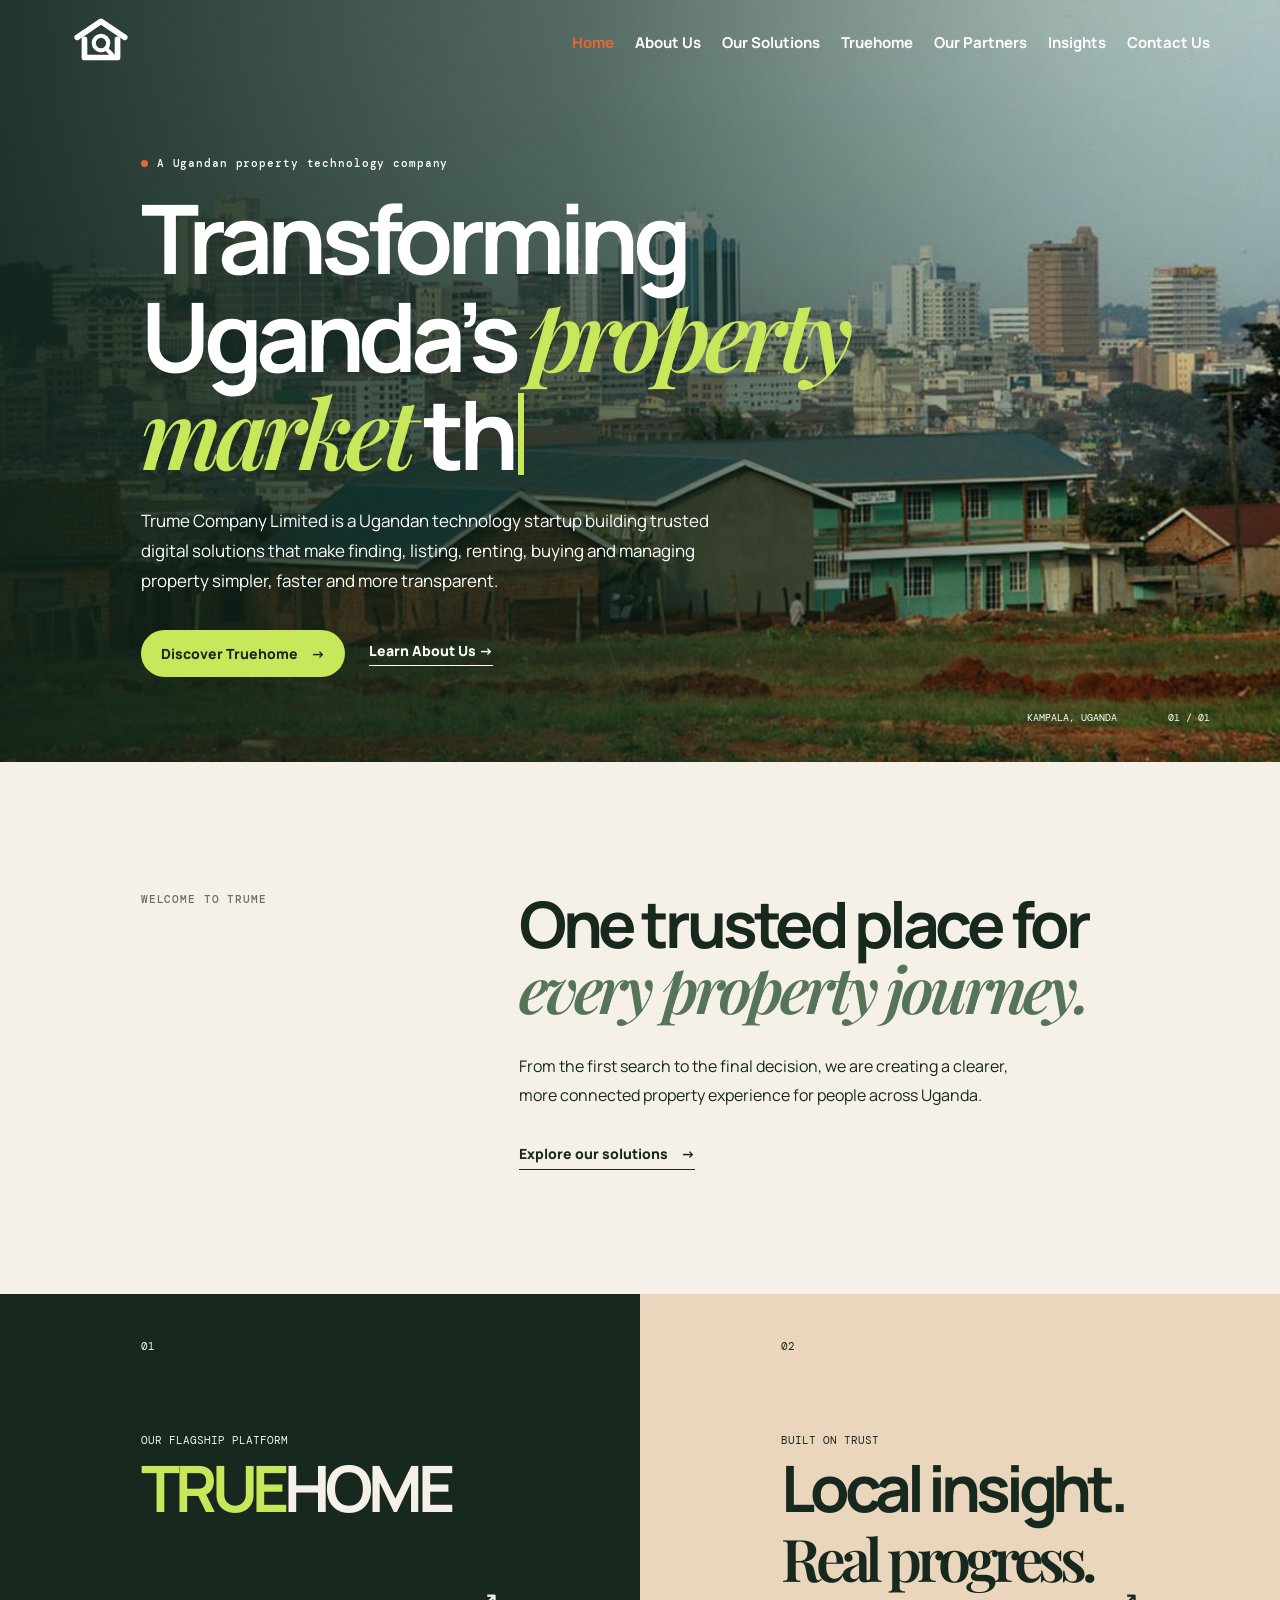
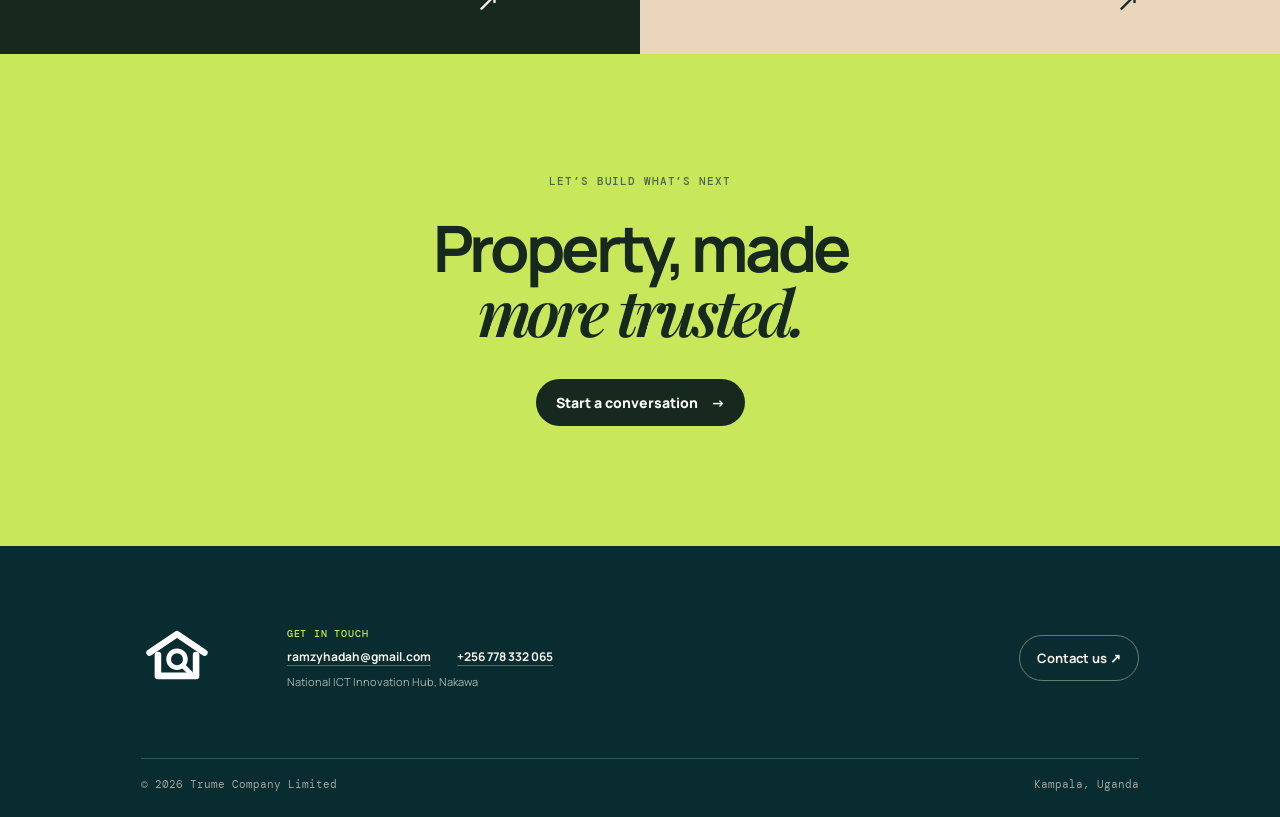
==== commit ffd6544f: "Add Trume mark SVG and secure uploads directory with .htaccess - Added a new SVG file for the Trume " ====
--- a/index.html
+++ b/index.html
@@ -17,7 +17,7 @@
     />
     <link rel="stylesheet" href="styles.css" />
   </head>
-  <body class="home-page">
+  <body class="home-page" data-cms-page="home">
     <header class="site-header">
       <a class="brand" href="index.html"
         ><span>TRU</span>ME<span class="brand-dot">.</span></a
@@ -70,10 +70,10 @@
         <p class="hero-location">KAMPALA, UGANDA <span>01 / 01</span></p>
       </section>
       <section class="home-intro">
-        <p class="section-label">WELCOME TO TRUME</p>
+        <p class="section-label" data-cms-field="intro_label">WELCOME TO TRUME</p>
         <div>
           <h2>One trusted place for <em>every property journey.</em></h2>
-          <p>
+          <p data-cms-field="intro_body">
             From the first search to the final decision, we are creating a
             clearer, more connected property experience for people across
             Uganda.
--- a/styles.css
+++ b/styles.css
@@ -11,6 +11,10 @@
 }
 html {
   scroll-behavior: smooth;
+}
+img,
+svg {
+  max-width: 100%;
 }
 body {
   margin: 0;
@@ -42,12 +46,12 @@
   display: block;
   width: 56px;
   height: 56px;
-  overflow: hidden;
-  background: url("assets/Trume%20Company%20Ltd%20%E2%80%94%20Logo@2x.png")
-    center / contain no-repeat;
-  color: transparent;
+  background: currentColor;
+  color: var(--ink);
   font-size: 0;
   line-height: 0;
+  -webkit-mask: url("assets/trume-mark.svg") center / contain no-repeat;
+  mask: url("assets/trume-mark.svg") center / contain no-repeat;
 }
 .brand span:first-child {
   letter-spacing: 0;
@@ -59,10 +63,8 @@
   position: relative;
   width: 62px;
   height: 68px;
-  overflow: visible;
-  background: url("assets/Trume%20Company%20Ltd%20%E2%80%94%20Logo@2x.png")
-    50% 37% / 176px no-repeat;
-  color: transparent;
+  background: currentColor;
+  color: var(--ink);
   font-size: 0;
   line-height: 0;
 }
@@ -71,6 +73,9 @@
 }
 .site-header .brand .brand-dot {
   color: transparent;
+}
+.home-page .site-header .brand {
+  color: white;
 }
 .nav {
   display: flex;
@@ -121,7 +126,7 @@
 .home-hero {
   min-height: 760px;
   color: white;
-  background: url("assets/kampala-skyline.jpg") center/cover no-repeat;
+  background: #173b30 url("assets/kampala-skyline.jpg") center/cover no-repeat;
   position: relative;
   display: flex;
   align-items: center;
@@ -756,9 +761,14 @@
   margin: 0;
 }
 .founder-grid {
-  grid-template-columns: repeat(3, minmax(0, 1fr));
+  grid-template-columns: repeat(4, minmax(0, 1fr));
   gap: 32px;
   width: 100%;
+}
+@media (max-width: 1100px) and (min-width: 761px) {
+  .founder-grid {
+    grid-template-columns: repeat(2, minmax(0, 1fr));
+  }
 }
 .truehome-download {
   padding: 95px 11vw;
@@ -800,6 +810,17 @@
   padding: 13px 16px;
   font-size: 12px;
   font-weight: 800;
+  display: inline-flex;
+  align-items: center;
+  gap: 7px;
+}
+.store-icon {
+  width: 18px;
+  height: 18px;
+  flex: 0 0 18px;
+}
+.apple-icon {
+  fill: currentColor;
 }
 .download-links a:last-child {
   background: transparent;
@@ -807,7 +828,7 @@
   color: var(--ink);
 }
 .download-links span {
-  margin-left: 7px;
+  margin-left: 1px;
   color: var(--lime);
 }
 .download-links a:last-child span {
@@ -1136,6 +1157,33 @@
     monospace;
   line-height: 1.5;
 }
+.form-status {
+  display: none;
+  grid-column: 1 / -1;
+  margin: 0;
+  padding: 11px 13px;
+  font-size: 13px;
+  font-weight: 700;
+}
+.form-status.success,
+.form-status.error {
+  display: block;
+}
+.form-status.success {
+  background: #e0efcf;
+  color: #31561f;
+}
+.form-status.error {
+  background: #f7d9d1;
+  color: #8a2c1b;
+}
+.form-honeypot {
+  position: absolute;
+  left: -9999px;
+  width: 1px;
+  height: 1px;
+  opacity: 0;
+}
 .map-section {
   padding-top: 0;
   padding-bottom: 100px;
@@ -1326,6 +1374,10 @@
   line-height: 1.75;
 }
 @media (max-width: 760px) {
+  html,
+  body {
+    overflow-x: hidden;
+  }
   .site-header {
     height: 70px;
     padding: 0 7vw;
@@ -1341,6 +1393,10 @@
     color: var(--ink);
     flex-direction: column;
     align-items: flex-start;
+    gap: 18px;
+    max-height: calc(100vh - 70px);
+    overflow-y: auto;
+    border-bottom: 1px solid #c6c9c2;
   }
   .nav.open {
     display: flex;
@@ -1364,7 +1420,18 @@
     background-position: 58% center;
   }
   .home-hero h1 {
-    font-size: 52px;
+    font-size: clamp(42px, 13vw, 52px);
+  }
+  .hero-actions {
+    flex-wrap: wrap;
+    gap: 16px 22px;
+  }
+  .hero-location {
+    right: 7vw;
+    bottom: 22px;
+  }
+  .hero-location span {
+    margin-left: 18px;
   }
   .home-intro {
     padding: 75px 7vw;
@@ -1373,12 +1440,22 @@
   .home-intro > p {
     margin-bottom: 35px;
   }
+  .home-page main {
+    overflow-x: clip;
+  }
   .home-cards {
-    display: block;
+    display: grid;
+    grid-template-columns: minmax(0, 1fr);
+    width: 100%;
   }
   .feature-card {
+    width: 100%;
+    min-width: 0;
     min-height: 285px;
     padding: 36px 7vw;
+  }
+  .feature-card h3 {
+    overflow-wrap: anywhere;
   }
   .card-number {
     margin-bottom: 58px;
@@ -1517,6 +1594,12 @@
     transform-origin: left top;
     margin-bottom: 10px;
   }
+  .download-links {
+    gap: 10px;
+  }
+  .download-links a {
+    min-height: 46px;
+  }
   .purpose-grid article {
     padding: 30px 0;
   }
@@ -1537,6 +1620,49 @@
   }
   .contact-panel > * + * {
     margin-top: 30px;
+  }
+}
+
+@media (max-width: 420px) {
+  .site-header,
+  .home-hero,
+  .page-hero,
+  .content,
+  .truehome-download,
+  footer {
+    padding-left: 6vw;
+    padding-right: 6vw;
+  }
+  .home-hero {
+    min-height: 640px;
+    padding-top: 112px;
+    padding-bottom: 64px;
+  }
+  .hero-location {
+    display: none;
+  }
+  .feature-card {
+    padding-left: 6vw;
+    padding-right: 6vw;
+  }
+  .card-arrow {
+    right: 6vw;
+  }
+  .values-grid article,
+  .serve-grid article,
+  .contact-panel,
+  .contact-form {
+    padding: 24px;
+  }
+  .download-links {
+    display: grid;
+    grid-template-columns: 1fr;
+  }
+  .download-links a {
+    justify-content: center;
+  }
+  .social-links a {
+    padding: 9px 10px;
   }
 }
 .nav {
@@ -1575,6 +1701,7 @@
   width: 72px;
   height: 72px;
   letter-spacing: 0;
+  color: white;
 }
 .footer-main .brand::after {
   display: none;
@@ -1722,3 +1849,10 @@
     font-size: 16px;
   }
 }
+
+@media (max-width: 420px) {
+  footer {
+    padding-left: 6vw;
+    padding-right: 6vw;
+  }
+}
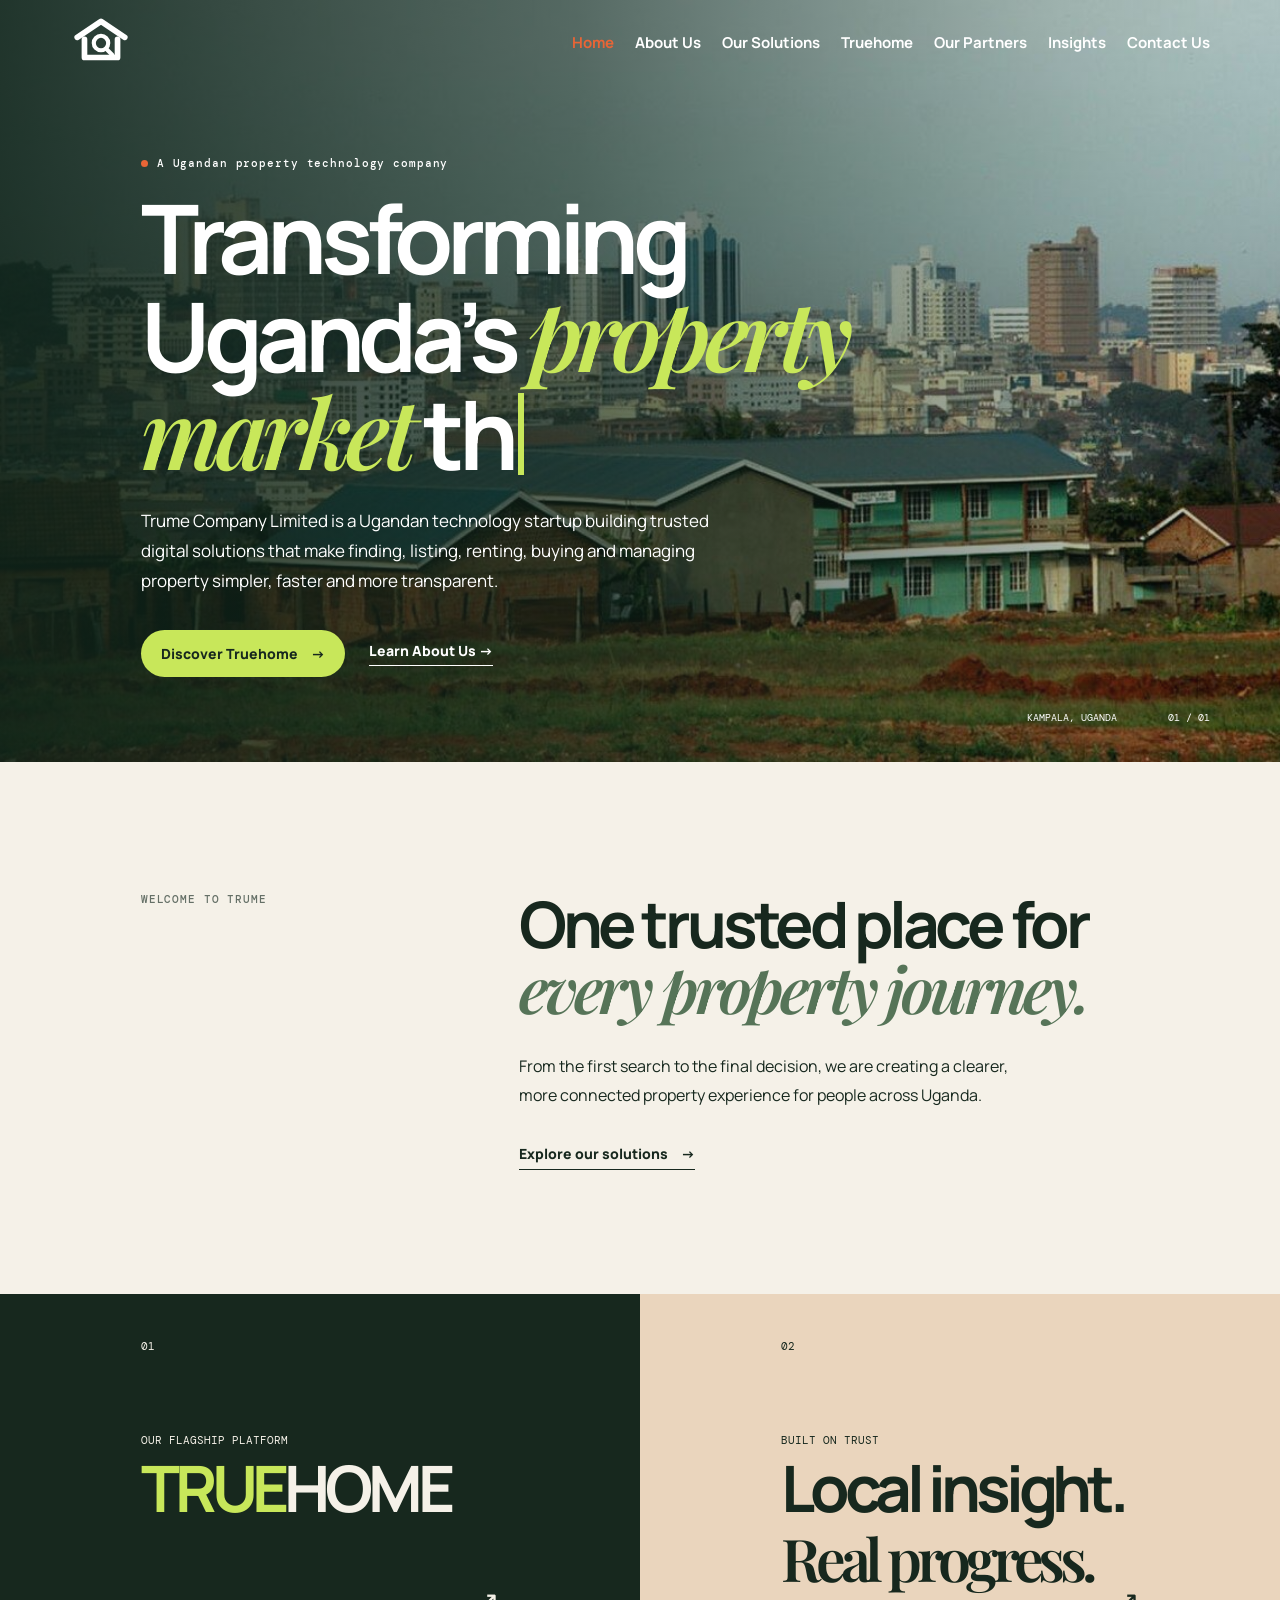
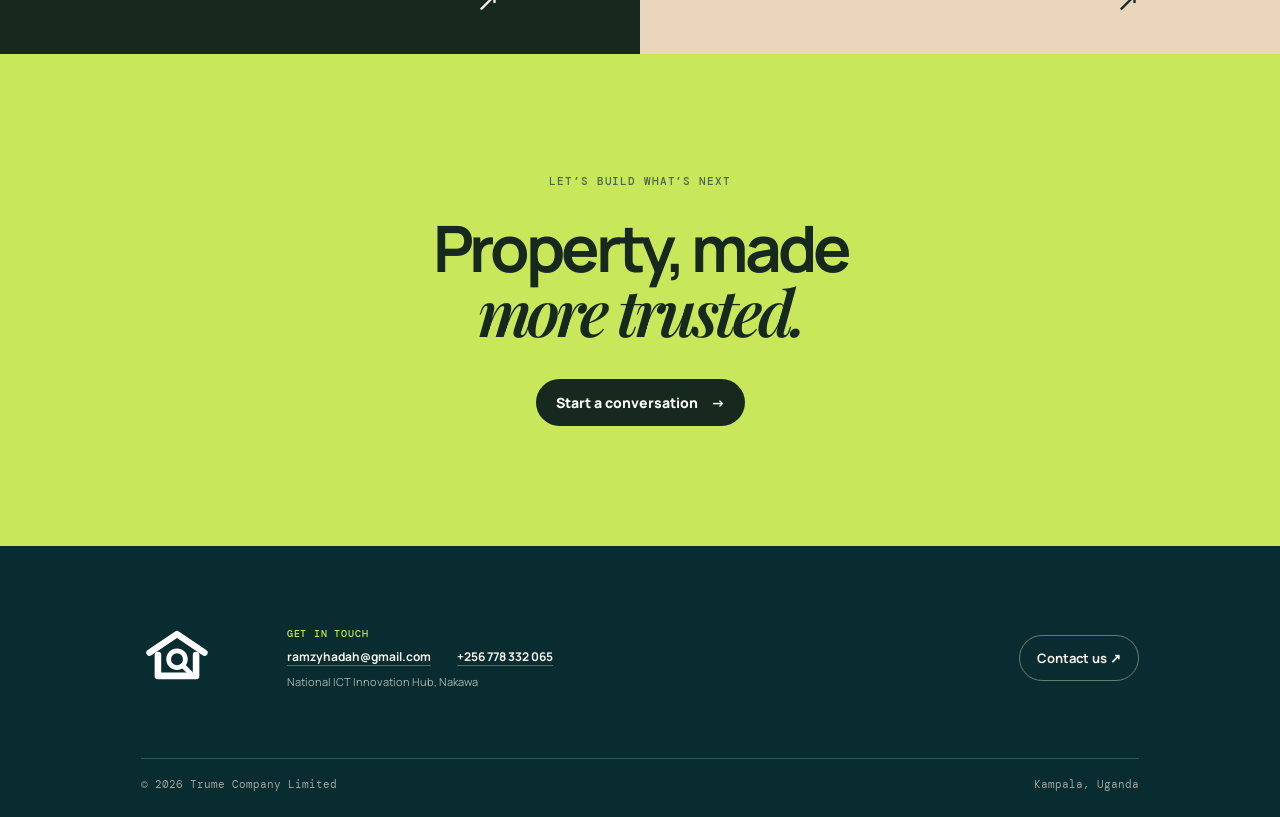
==== commit ef620bc1: "Add contact form handling, favicon, SVG logo, robots.txt, and sitemap.xml - Implemented contact.php " ====
--- a/index.html
+++ b/index.html
@@ -1,13 +1,24 @@
 <!doctype html>
 <html lang="en">
   <head>
-    <meta http-equiv="Content-Type" content="text/html; charset=UTF-8" />
     <meta charset="UTF-8" />
     <meta name="viewport" content="width=device-width, initial-scale=1.0" />
-    <meta
-      name="description"
-      content="Trume Company Limited transforms Uganda's property market through technology."
-    />
+    <meta name="description" content="Trume Company Limited is a Ugandan property technology company building trusted digital tools for finding, listing, renting, buying and managing property." />
+    <meta name="theme-color" content="#17281e" />
+    <link rel="canonical" href="https://trumecompanyltd.truehome.com.ug/" />
+    <link rel="icon" href="favicon.svg" type="image/svg+xml" />
+    <link rel="icon" href="favicon.ico" sizes="32x32" />
+    <link rel="apple-touch-icon" href="apple-touch-icon.png" />
+    <meta property="og:type" content="website" />
+    <meta property="og:site_name" content="Trume Company Limited" />
+    <meta property="og:title" content="Trume | Home" />
+    <meta property="og:description" content="Trume Company Limited is a Ugandan property technology company building trusted digital tools for finding, listing, renting, buying and managing property." />
+    <meta property="og:url" content="https://trumecompanyltd.truehome.com.ug/" />
+    <meta property="og:image" content="https://trumecompanyltd.truehome.com.ug/assets/og-image.jpg" />
+    <meta property="og:image:width" content="1200" />
+    <meta property="og:image:height" content="630" />
+    <meta property="og:locale" content="en_UG" />
+    <meta name="twitter:card" content="summary_large_image" />
     <title>Trume | Home</title>
     <link rel="preconnect" href="https://fonts.googleapis.com" />
     <link rel="preconnect" href="https://fonts.gstatic.com" crossorigin />
@@ -17,7 +28,7 @@
     />
     <link rel="stylesheet" href="styles.css" />
   </head>
-  <body class="home-page" data-cms-page="home">
+  <body class="home-page">
     <header class="site-header">
       <a class="brand" href="index.html"
         ><span>TRU</span>ME<span class="brand-dot">.</span></a
@@ -70,10 +81,10 @@
         <p class="hero-location">KAMPALA, UGANDA <span>01 / 01</span></p>
       </section>
       <section class="home-intro">
-        <p class="section-label" data-cms-field="intro_label">WELCOME TO TRUME</p>
+        <p class="section-label">WELCOME TO TRUME</p>
         <div>
           <h2>One trusted place for <em>every property journey.</em></h2>
-          <p data-cms-field="intro_body">
+          <p>
             From the first search to the final decision, we are creating a
             clearer, more connected property experience for people across
             Uganda.
--- a/styles.css
+++ b/styles.css
@@ -149,6 +149,7 @@
 }
 .home-hero h1,
 .page-hero h1,
+.solution-band h1,
 h2 {
   letter-spacing: -0.065em;
   line-height: 0.99;
@@ -1295,6 +1296,7 @@
   background-position: center;
   background-size: cover;
 }
+.solution-band h1,
 .solution-band h2 {
   font-size: clamp(38px, 5vw, 70px);
   max-width: 750px;
@@ -1856,3 +1858,7 @@
     padding-right: 6vw;
   }
 }
+
+.not-found-page .page-hero .intro {
+  margin: 24px 0 32px;
+}
